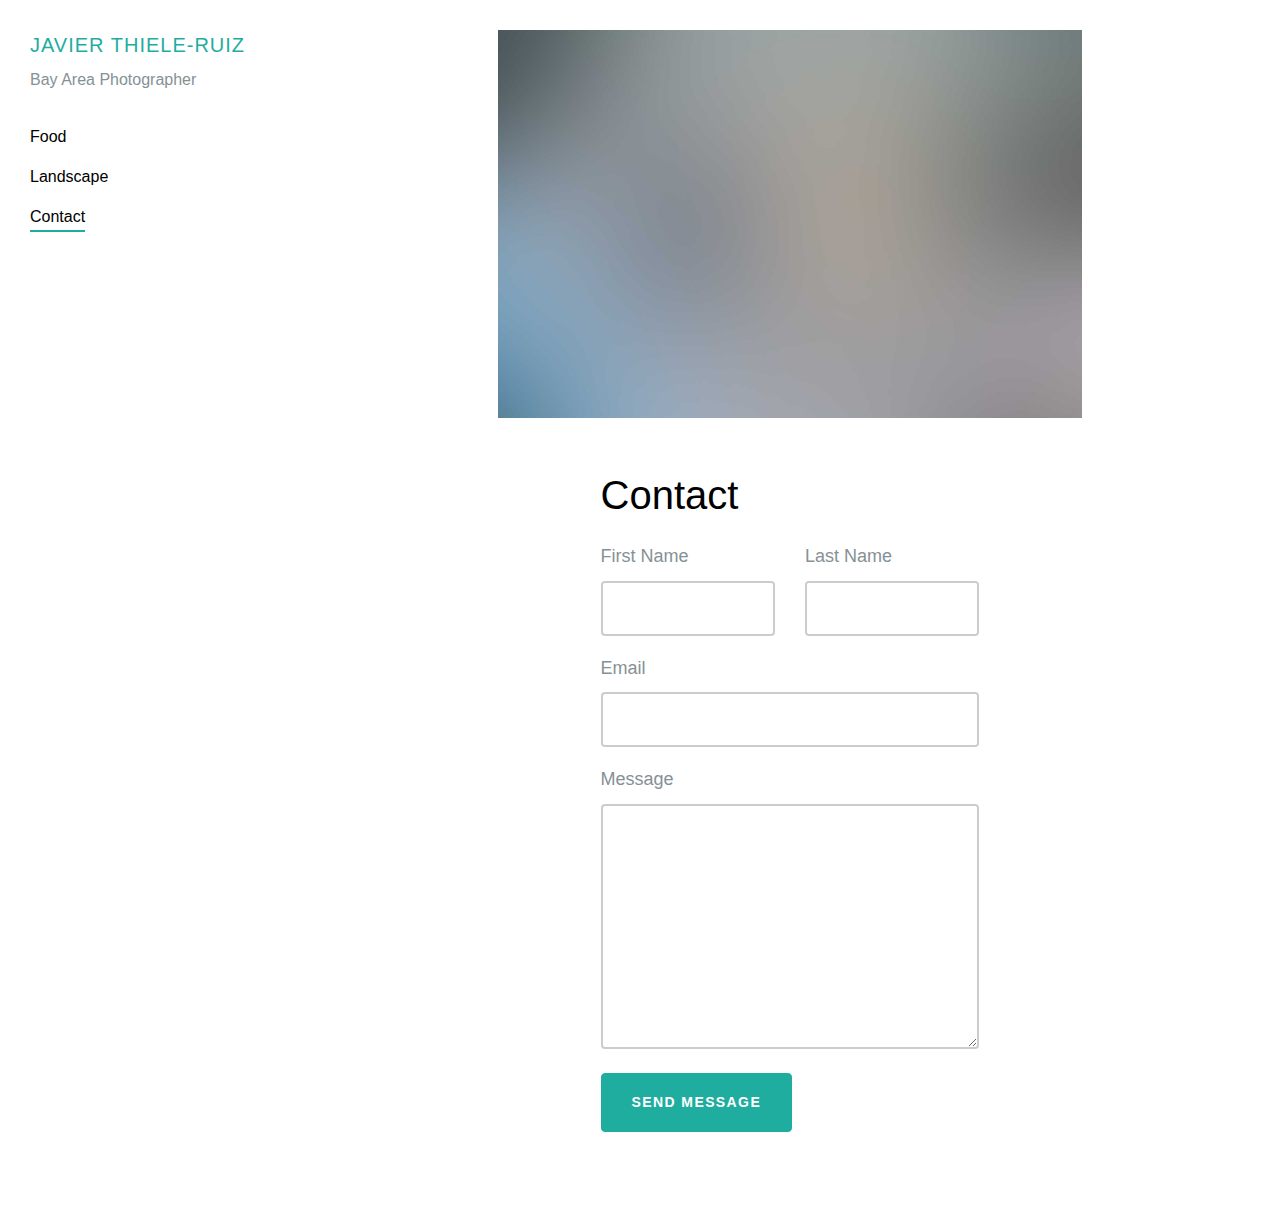
==== contact.html @ 5f2185a7 "contact changes" ====
<!DOCTYPE html>
<html lang="en">
  <head>
    <!-- 
    More Templates Visit ==> ProBootstrap.com
    Free Template by ProBootstrap.com under the License Creative Commons 3.0 ==> (probootstrap.com/license)

    IMPORTANT: You can do whatever you want with this template but you need to keep the footer link back to ProBootstrap.com
    -->
    <title>Javier Thiele-Ruiz Photography</title>
    <meta charset="utf-8">
    <meta name="viewport" content="width=device-width, initial-scale=1, shrink-to-fit=no">
    <meta name="description" content="Free HTML5 Website Template by ProBootstrap.com" />
    <meta name="keywords" content="free bootstrap 4, free bootstrap 4 template, free website templates, free html5, free template, free website template, html5, css3, mobile first, responsive" />
    <meta name="author" content="ProBootstrap.com" />
    
    <!-- <link href="https://fonts.googleapis.com/css?family=Work+Sans" rel="stylesheet"> -->

    <link rel="stylesheet" href="css/bootstrap.min.css">
    <link rel="stylesheet" href="css/open-iconic-bootstrap.min.css">
    
    <link rel="stylesheet" href="css/owl.carousel.min.css">
    <link rel="stylesheet" href="css/owl.theme.default.min.css">

    <link rel="stylesheet" href="css/icomoon.css">
    <link rel="stylesheet" href="css/animate.css">
    <link rel="stylesheet" href="css/style.css">

  </head>
  <body>
    
    <aside class="probootstrap-aside js-probootstrap-aside">
      <a href="#" class="probootstrap-close-menu js-probootstrap-close-menu d-md-none"><span class="oi oi-arrow-left"></span> Close</a>
      <div class="probootstrap-site-logo">
        
        <a href="index.html" class="mb-2 d-block probootstrap-logo">Javier Thiele-Ruiz</a>
        <p class="mb-0">Bay Area Photographer</p>

      </div>
      <div class="probootstrap-overflow">
        <nav class="probootstrap-nav">
          <ul>
            <li class=""><a href="index.html">Food</a></li>
            <li class=""><a href="landscapes.html">Landscape</a></li>
            <li class="active"><a href="contact.html">Contact</a></li>
          </ul>
        </nav>
        <!-- <footer class="probootstrap-aside-footer">
          <ul class="list-unstyled d-flex probootstrap-aside-social">
            <li><a href="#" class="p-2"><span class="icon-twitter"></span></a></li>
            <li><a href="#" class="p-2"><span class="icon-instagram"></span></a></li>
            <li><a href="#" class="p-2"><span class="icon-dribbble"></span></a></li>
          </ul>
          <p>&copy; 2017 <a href="https://probootstrap.com/" target="_blank">ProBootstrap:Aside</a>. <br> All Rights Reserved.</p>
        </footer> -->
      </div>
    </aside>


    <main role="main" class="probootstrap-main js-probootstrap-main">
      <div class="probootstrap-bar">
        <a href="#" class="probootstrap-toggle js-probootstrap-toggle"><span class="oi oi-menu"></span></a>
        <div class="probootstrap-main-site-logo"><a href="index.html">Aside</a></a></div>
      </div>
      <div class="container-fluid">
        <div class="row justify-content-center">
          <div class="col-xl-8 col-lg-12">
            <p class="mb-5"><img src="images/img_bg_1.jpg" alt="Free Bootstrap 4 Template by ProBootstrap.com" class="img-fluid"></p>

            <div class="row">
              <div class="col-xl-8 col-lg-12 mx-auto">
                <h1 class="mb-3">Contact</h1>

                <form action="https://formspree.io/javierthieleruiz@gmail.com" method="post" class="probootstrap-form mb-5" enctype="text/plain">
                  <div class="row">
                    <div class="col-md-6">
                      <div class="form-group">
                        <label for="fname">First Name</label>
                        <input type="text" class="form-control" id="fname" name="fname">
                      </div>
                    </div>
                    <div class="col-md-6">
                      <div class="form-group">
                        <label for="lname">Last Name</label>
                        <input type="text" class="form-control" id="lname" name="lname">
                      </div>
                    </div>
                  </div>
                  <div class="form-group">
                    <label for="email">Email</label>
                    <input type="email" class="form-control" id="email" name="_replyto">
                    <input type="hidden" name="_subject" value="New submission!" />
                  </div>
                  <div class="form-group mb-4">
                    <label for="message">Message</label>
                    <textarea cols="30" rows="10" class="form-control" id="message" name="message"></textarea>
                  </div>
                  <div class="form-group">
                    <input type="submit" class="btn btn-primary" id="submit" name="submit" value="Send Message">
                  </div>
                </form>
               
              </div>
            </div>
            
          </div>
        </div>
        <!-- END row -->

        

            
          </div>
        </section>
        <!-- END section -->

      </div>


     <!--  <div class="container-fluid d-md-none">
        <div class="row">
          <div class="col-md-12">
            <ul class="list-unstyled d-flex probootstrap-aside-social">
              <li><a href="#" class="p-2"><span class="icon-twitter"></span></a></li>
              <li><a href="#" class="p-2"><span class="icon-instagram"></span></a></li>
              <li><a href="#" class="p-2"><span class="icon-dribbble"></span></a></li>
            </ul>
            <p>&copy; 2017 <a href="https://probootstrap.com/" target="_blank">ProBootstrap:Aside</a>. <br> All Rights Reserved. Designed by <a href="https://probootstrap.com/" target="_blank">ProBootstrap.com</a></p>
          </div>
        </div>
      </div> -->

    </main>

    

    <script src="js/jquery-3.2.1.slim.min.js"></script>
    <script src="js/popper.min.js"></script>
    <script src="js/bootstrap.min.js"></script>
    <script src="js/owl.carousel.min.js"></script>
    <script src="js/jquery.waypoints.min.js"></script>
    <script src="js/imagesloaded.pkgd.min.js"></script>

    <script src="js/main.js"></script>

    
  </body>
</html>
---- css/icomoon.css ----
@font-face {
  font-family: 'icomoon';
  src:  url('../fonts/icomoon/icomoon.eot?lir4dr');
  src:  url('../fonts/icomoon/icomoon.eot?lir4dr#iefix') format('embedded-opentype'),
    url('../fonts/icomoon/icomoon.ttf?lir4dr') format('truetype'),
    url('../fonts/icomoon/icomoon.woff?lir4dr') format('woff'),
    url('../fonts/icomoon/icomoon.svg?lir4dr#icomoon') format('svg');
  font-weight: normal;
  font-style: normal;
}

[class^="icon-"], [class*=" icon-"] {
  /* use !important to prevent issues with browser extensions that change fonts */
  font-family: 'icomoon' !important;
  speak: none;
  font-style: normal;
  font-weight: normal;
  font-variant: normal;
  text-transform: none;
  line-height: 1;

  /* Better Font Rendering =========== */
  -webkit-font-smoothing: antialiased;
  -moz-osx-font-smoothing: grayscale;
}

.icon-add-to-list:before {
  content: "\e900";
}
.icon-arrow-bold-down:before {
  content: "\e901";
}
.icon-arrow-bold-left:before {
  content: "\e902";
}
.icon-arrow-bold-right:before {
  content: "\e903";
}
.icon-arrow-bold-up:before {
  content: "\e904";
}
.icon-arrow-down:before {
  content: "\e905";
}
.icon-arrow-left:before {
  content: "\e906";
}
.icon-arrow-long-down:before {
  content: "\e907";
}
.icon-arrow-long-left:before {
  content: "\e908";
}
.icon-arrow-long-right:before {
  content: "\e909";
}
.icon-arrow-long-up:before {
  content: "\e90a";
}
.icon-arrow-right:before {
  content: "\e90b";
}
.icon-arrow-up:before {
  content: "\e90c";
}
.icon-arrow-with-circle-down:before {
  content: "\e90d";
}
.icon-arrow-with-circle-left:before {
  content: "\e90e";
}
.icon-arrow-with-circle-right:before {
  content: "\e90f";
}
.icon-arrow-with-circle-up:before {
  content: "\e910";
}
.icon-bug:before {
  content: "\e911";
}
.icon-chevron-down:before {
  content: "\e912";
}
.icon-chevron-left:before {
  content: "\e913";
}
.icon-chevron-right:before {
  content: "\e914";
}
.icon-chevron-small-down:before {
  content: "\e915";
}
.icon-chevron-small-left:before {
  content: "\e916";
}
.icon-chevron-small-right:before {
  content: "\e917";
}
.icon-chevron-small-up:before {
  content: "\e918";
}
.icon-chevron-thin-down:before {
  content: "\e919";
}
.icon-chevron-thin-left:before {
  content: "\e91a";
}
.icon-chevron-thin-right:before {
  content: "\e91b";
}
.icon-chevron-thin-up:before {
  content: "\e91c";
}
.icon-chevron-up:before {
  content: "\e91d";
}
.icon-chevron-with-circle-down:before {
  content: "\e91e";
}
.icon-chevron-with-circle-left:before {
  content: "\e91f";
}
.icon-chevron-with-circle-right:before {
  content: "\e920";
}
.icon-chevron-with-circle-up:before {
  content: "\e921";
}
.icon-classic-computer:before {
  content: "\e922";
}
.icon-controller-fast-backward:before {
  content: "\e923";
}
.icon-creative-commons-attribution:before {
  content: "\e924";
}
.icon-creative-commons-noderivs:before {
  content: "\e925";
}
.icon-creative-commons-noncommercial-eu:before {
  content: "\e926";
}
.icon-creative-commons-noncommercial-us:before {
  content: "\e927";
}
.icon-creative-commons-public-domain:before {
  content: "\e928";
}
.icon-creative-commons-remix:before {
  content: "\e929";
}
.icon-creative-commons-share:before {
  content: "\e92a";
}
.icon-creative-commons-sharealike:before {
  content: "\e92b";
}
.icon-creative-commons:before {
  content: "\e92c";
}
.icon-crop:before {
  content: "\e92d";
}
.icon-document-landscape:before {
  content: "\e92e";
}
.icon-dot-single:before {
  content: "\e92f";
}
.icon-dots-three-horizontal:before {
  content: "\e930";
}
.icon-dots-three-vertical:before {
  content: "\e931";
}
.icon-dots-two-horizontal:before {
  content: "\e932";
}
.icon-dots-two-vertical:before {
  content: "\e933";
}
.icon-eye-with-line:before {
  content: "\e934";
}
.icon-fingerprint:before {
  content: "\e935";
}
.icon-flower:before {
  content: "\e936";
}
.icon-merge:before {
  content: "\e937";
}
.icon-mouse-pointer:before {
  content: "\e938";
}
.icon-newsletter:before {
  content: "\e939";
}
.icon-notifications-off:before {
  content: "\e93a";
}
.icon-remove-user:before {
  content: "\e93b";
}
.icon-select-arrows:before {
  content: "\e93c";
}
.icon-tablet-mobile-combo:before {
  content: "\e93d";
}
.icon-triangle-down:before {
  content: "\e93e";
}
.icon-triangle-left:before {
  content: "\e93f";
}
.icon-triangle-right:before {
  content: "\e940";
}
.icon-triangle-up:before {
  content: "\e941";
}
.icon-video-camera:before {
  content: "\e942";
}
.icon-warning:before {
  content: "\e943";
}
.icon-add-user:before {
  content: "\e944";
}
.icon-address:before {
  content: "\e945";
}
.icon-adjust:before {
  content: "\e946";
}
.icon-air:before {
  content: "\e947";
}
.icon-aircraft-landing:before {
  content: "\e948";
}
.icon-aircraft-take-off:before {
  content: "\e949";
}
.icon-aircraft:before {
  content: "\e94a";
}
.icon-align-bottom:before {
  content: "\e94b";
}
.icon-align-horizontal-middle:before {
  content: "\e94c";
}
.icon-align-left:before {
  content: "\e94d";
}
.icon-align-right:before {
  content: "\e94e";
}
.icon-align-top:before {
  content: "\e94f";
}
.icon-align-vertical-middle:before {
  content: "\e950";
}
.icon-archive:before {
  content: "\e951";
}
.icon-area-graph:before {
  content: "\e952";
}
.icon-attachment:before {
  content: "\e953";
}
.icon-awareness-ribbon:before {
  content: "\e954";
}
.icon-back-in-time:before {
  content: "\e955";
}
.icon-back:before {
  content: "\e956";
}
.icon-bar-graph:before {
  content: "\e957";
}
.icon-battery:before {
  content: "\e958";
}
.icon-beamed-note:before {
  content: "\e959";
}
.icon-bell:before {
  content: "\e95a";
}
.icon-blackboard:before {
  content: "\e95b";
}
.icon-block:before {
  content: "\e95c";
}
.icon-book:before {
  content: "\e95d";
}
.icon-bookmark:before {
  content: "\e95e";
}
.icon-bookmarks:before {
  content: "\e95f";
}
.icon-bowl:before {
  content: "\e960";
}
.icon-box:before {
  content: "\e961";
}
.icon-briefcase:before {
  content: "\e962";
}
.icon-browser:before {
  content: "\e963";
}
.icon-brush:before {
  content: "\e964";
}
.icon-bucket:before {
  content: "\e965";
}
.icon-cake:before {
  content: "\e966";
}
.icon-calculator:before {
  content: "\e967";
}
.icon-calendar:before {
  content: "\e968";
}
.icon-camera:before {
  content: "\e969";
}
.icon-ccw:before {
  content: "\e96a";
}
.icon-chat:before {
  content: "\e96b";
}
.icon-check:before {
  content: "\e96c";
}
.icon-circle-with-cross:before {
  content: "\e96d";
}
.icon-circle-with-minus:before {
  content: "\e96e";
}
.icon-circle-with-plus:before {
  content: "\e96f";
}
.icon-circle:before {
  content: "\e970";
}
.icon-circular-graph:before {
  content: "\e971";
}
.icon-clapperboard:before {
  content: "\e972";
}
.icon-clipboard:before {
  content: "\e973";
}
.icon-clock:before {
  content: "\e974";
}
.icon-cloud:before {
  content: "\e975";
}
.icon-code:before {
  content: "\e976";
}
.icon-cog:before {
  content: "\e977";
}
.icon-colours:before {
  content: "\e978";
}
.icon-compass:before {
  content: "\e979";
}
.icon-controller-fast-forward:before {
  content: "\e97a";
}
.icon-controller-jump-to-start:before {
  content: "\e97b";
}
.icon-controller-next:before {
  content: "\e97c";
}
.icon-controller-paus:before {
  content: "\e97d";
}
.icon-controller-play:before {
  content: "\e97e";
}
.icon-controller-record:before {
  content: "\e97f";
}
.icon-controller-stop:before {
  content: "\e980";
}
.icon-controller-volume:before {
  content: "\e981";
}
.icon-copy:before {
  content: "\e982";
}
.icon-credit-card:before {
  content: "\e983";
}
.icon-credit:before {
  content: "\e984";
}
.icon-cross:before {
  content: "\e985";
}
.icon-cup:before {
  content: "\e986";
}
.icon-cw:before {
  content: "\e987";
}
.icon-cycle:before {
  content: "\e988";
}
.icon-database:before {
  content: "\e989";
}
.icon-dial-pad:before {
  content: "\e98a";
}
.icon-direction:before {
  content: "\e98b";
}
.icon-document:before {
  content: "\e98c";
}
.icon-documents:before {
  content: "\e98d";
}
.icon-download:before {
  content: "\e98e";
}
.icon-drink:before {
  content: "\e98f";
}
.icon-drive:before {
  content: "\e990";
}
.icon-drop:before {
  content: "\e991";
}
.icon-edit:before {
  content: "\e992";
}
.icon-email:before {
  content: "\e993";
}
.icon-emoji-flirt:before {
  content: "\e994";
}
.icon-emoji-happy:before {
  content: "\e995";
}
.icon-emoji-neutral:before {
  content: "\e996";
}
.icon-emoji-sad:before {
  content: "\e997";
}
.icon-erase:before {
  content: "\e998";
}
.icon-eraser:before {
  content: "\e999";
}
.icon-export:before {
  content: "\e99a";
}
.icon-eye:before {
  content: "\e99b";
}
.icon-feather:before {
  content: "\e99c";
}
.icon-flag:before {
  content: "\e99d";
}
.icon-flash:before {
  content: "\e99e";
}
.icon-flashlight:before {
  content: "\e99f";
}
.icon-flat-brush:before {
  content: "\e9a0";
}
.icon-flow-branch:before {
  content: "\e9a1";
}
.icon-flow-cascade:before {
  content: "\e9a2";
}
.icon-flow-line:before {
  content: "\e9a3";
}
.icon-flow-parallel:before {
  content: "\e9a4";
}
.icon-flow-tree:before {
  content: "\e9a5";
}
.icon-folder-images:before {
  content: "\e9a6";
}
.icon-folder-music:before {
  content: "\e9a7";
}
.icon-folder-video:before {
  content: "\e9a8";
}
.icon-folder:before {
  content: "\e9a9";
}
.icon-forward:before {
  content: "\e9aa";
}
.icon-funnel:before {
  content: "\e9ab";
}
.icon-game-controller:before {
  content: "\e9ac";
}
.icon-gauge:before {
  content: "\e9ad";
}
.icon-globe:before {
  content: "\e9ae";
}
.icon-graduation-cap:before {
  content: "\e9af";
}
.icon-grid:before {
  content: "\e9b0";
}
.icon-hair-cross:before {
  content: "\e9b1";
}
.icon-hand:before {
  content: "\e9b2";
}
.icon-heart-outlined:before {
  content: "\e9b3";
}
.icon-heart:before {
  content: "\e9b4";
}
.icon-help-with-circle:before {
  content: "\e9b5";
}
.icon-help:before {
  content: "\e9b6";
}
.icon-home:before {
  content: "\e9b7";
}
.icon-hour-glass:before {
  content: "\e9b8";
}
.icon-image-inverted:before {
  content: "\e9b9";
}
.icon-image:before {
  content: "\e9ba";
}
.icon-images:before {
  content: "\e9bb";
}
.icon-inbox:before {
  content: "\e9bc";
}
.icon-infinity:before {
  content: "\e9bd";
}
.icon-info-with-circle:before {
  content: "\e9be";
}
.icon-info:before {
  content: "\e9bf";
}
.icon-install:before {
  content: "\e9c0";
}
.icon-key:before {
  content: "\e9c1";
}
.icon-keyboard:before {
  content: "\e9c2";
}
.icon-lab-flask:before {
  content: "\e9c3";
}
.icon-landline:before {
  content: "\e9c4";
}
.icon-language:before {
  content: "\e9c5";
}
.icon-laptop:before {
  content: "\e9c6";
}
.icon-layers:before {
  content: "\e9c7";
}
.icon-leaf:before {
  content: "\e9c8";
}
.icon-level-down:before {
  content: "\e9c9";
}
.icon-level-up:before {
  content: "\e9ca";
}
.icon-lifebuoy:before {
  content: "\e9cb";
}
.icon-light-bulb:before {
  content: "\e9cc";
}
.icon-light-down:before {
  content: "\e9cd";
}
.icon-light-up:before {
  content: "\e9ce";
}
.icon-line-graph:before {
  content: "\e9cf";
}
.icon-link:before {
  content: "\e9d0";
}
.icon-list:before {
  content: "\e9d1";
}
.icon-location-pin:before {
  content: "\e9d2";
}
.icon-location:before {
  content: "\e9d3";
}
.icon-lock-open:before {
  content: "\e9d4";
}
.icon-lock:before {
  content: "\e9d5";
}
.icon-log-out:before {
  content: "\e9d6";
}
.icon-login:before {
  content: "\e9d7";
}
.icon-loop:before {
  content: "\e9d8";
}
.icon-magnet:before {
  content: "\e9d9";
}
.icon-magnifying-glass:before {
  content: "\e9da";
}
.icon-mail:before {
  content: "\e9db";
}
.icon-man:before {
  content: "\e9dc";
}
.icon-map:before {
  content: "\e9dd";
}
.icon-mask:before {
  content: "\e9de";
}
.icon-medal:before {
  content: "\e9df";
}
.icon-megaphone:before {
  content: "\e9e0";
}
.icon-menu:before {
  content: "\e9e1";
}
.icon-message:before {
  content: "\e9e2";
}
.icon-mic:before {
  content: "\e9e3";
}
.icon-minus:before {
  content: "\e9e4";
}
.icon-mobile:before {
  content: "\e9e5";
}
.icon-modern-mic:before {
  content: "\e9e6";
}
.icon-moon:before {
  content: "\e9e7";
}
.icon-mouse:before {
  content: "\e9e8";
}
.icon-music:before {
  content: "\e9e9";
}
.icon-network:before {
  content: "\e9ea";
}
.icon-new-message:before {
  content: "\e9eb";
}
.icon-new:before {
  content: "\e9ec";
}
.icon-news:before {
  content: "\e9ed";
}
.icon-note:before {
  content: "\e9ee";
}
.icon-notification:before {
  content: "\e9ef";
}
.icon-old-mobile:before {
  content: "\e9f0";
}
.icon-old-phone:before {
  content: "\e9f1";
}
.icon-open-book:before {
  content: "\e9f2";
}
.icon-palette:before {
  content: "\e9f3";
}
.icon-paper-plane:before {
  content: "\e9f4";
}
.icon-pencil:before {
  content: "\e9f5";
}
.icon-phone:before {
  content: "\e9f6";
}
.icon-pie-chart:before {
  content: "\e9f7";
}
.icon-pin:before {
  content: "\e9f8";
}
.icon-plus:before {
  content: "\e9f9";
}
.icon-popup:before {
  content: "\e9fa";
}
.icon-power-plug:before {
  content: "\e9fb";
}
.icon-price-ribbon:before {
  content: "\e9fc";
}
.icon-price-tag:before {
  content: "\e9fd";
}
.icon-print:before {
  content: "\e9fe";
}
.icon-progress-empty:before {
  content: "\e9ff";
}
.icon-progress-full:before {
  content: "\ea00";
}
.icon-progress-one:before {
  content: "\ea01";
}
.icon-progress-two:before {
  content: "\ea02";
}
.icon-publish:before {
  content: "\ea03";
}
.icon-quote:before {
  content: "\ea04";
}
.icon-radio:before {
  content: "\ea05";
}
.icon-reply-all:before {
  content: "\ea06";
}
.icon-reply:before {
  content: "\ea07";
}
.icon-resize-100%:before {
  content: "\ea08";
}
.icon-resize-full-screen:before {
  content: "\ea09";
}
.icon-retweet:before {
  content: "\ea0a";
}
.icon-rocket:before {
  content: "\ea0b";
}
.icon-round-brush:before {
  content: "\ea0c";
}
.icon-rss:before {
  content: "\ea0d";
}
.icon-ruler:before {
  content: "\ea0e";
}
.icon-save:before {
  content: "\ea0f";
}
.icon-scissors:before {
  content: "\ea10";
}
.icon-share-alternative:before {
  content: "\ea11";
}
.icon-share:before {
  content: "\ea12";
}
.icon-shareable:before {
  content: "\ea13";
}
.icon-shield:before {
  content: "\ea14";
}
.icon-shop:before {
  content: "\ea15";
}
.icon-shopping-bag:before {
  content: "\ea16";
}
.icon-shopping-basket:before {
  content: "\ea17";
}
.icon-shopping-cart:before {
  content: "\ea18";
}
.icon-shuffle:before {
  content: "\ea19";
}
.icon-signal:before {
  content: "\ea1a";
}
.icon-sound-mix:before {
  content: "\ea1b";
}
.icon-sound-mute:before {
  content: "\ea1c";
}
.icon-sound:before {
  content: "\ea1d";
}
.icon-sports-club:before {
  content: "\ea1e";
}
.icon-spreadsheet:before {
  content: "\ea1f";
}
.icon-squared-cross:before {
  content: "\ea20";
}
.icon-squared-minus:before {
  content: "\ea21";
}
.icon-squared-plus:before {
  content: "\ea22";
}
.icon-star-outlined:before {
  content: "\ea23";
}
.icon-star:before {
  content: "\ea24";
}
.icon-stopwatch:before {
  content: "\ea25";
}
.icon-suitcase:before {
  content: "\ea26";
}
.icon-swap:before {
  content: "\ea27";
}
.icon-sweden:before {
  content: "\ea28";
}
.icon-switch:before {
  content: "\ea29";
}
.icon-tablet:before {
  content: "\ea2a";
}
.icon-tag:before {
  content: "\ea2b";
}
.icon-text-document-inverted:before {
  content: "\ea2c";
}
.icon-text-document:before {
  content: "\ea2d";
}
.icon-text:before {
  content: "\ea2e";
}
.icon-thermometer:before {
  content: "\ea2f";
}
.icon-thumbs-down:before {
  content: "\ea30";
}
.icon-thumbs-up:before {
  content: "\ea31";
}
.icon-thunder-cloud:before {
  content: "\ea32";
}
.icon-ticket:before {
  content: "\ea33";
}
.icon-time-slot:before {
  content: "\ea34";
}
.icon-tools:before {
  content: "\ea35";
}
.icon-traffic-cone:before {
  content: "\ea36";
}
.icon-trash:before {
  content: "\ea37";
}
.icon-tree:before {
  content: "\ea38";
}
.icon-trophy:before {
  content: "\ea39";
}
.icon-tv:before {
  content: "\ea3a";
}
.icon-typing:before {
  content: "\ea3b";
}
.icon-uninstall:before {
  content: "\ea3c";
}
.icon-unread:before {
  content: "\ea3d";
}
.icon-untag:before {
  content: "\ea3e";
}
.icon-upload-to-cloud:before {
  content: "\ea3f";
}
.icon-upload:before {
  content: "\ea40";
}
.icon-user:before {
  content: "\ea41";
}
.icon-users:before {
  content: "\ea42";
}
.icon-v-card:before {
  content: "\ea43";
}
.icon-video:before {
  content: "\ea44";
}
.icon-vinyl:before {
  content: "\ea45";
}
.icon-voicemail:before {
  content: "\ea46";
}
.icon-wallet:before {
  content: "\ea47";
}
.icon-water:before {
  content: "\ea48";
}
.icon-instagram-with-circle:before {
  content: "\ea49";
}
.icon-instagram:before {
  content: "\ea4a";
}
.icon-px-with-circle:before {
  content: "\ea4b";
}
.icon-px:before {
  content: "\ea4c";
}
.icon-app-store:before {
  content: "\ea4d";
}
.icon-baidu:before {
  content: "\ea4e";
}
.icon-basecamp:before {
  content: "\ea4f";
}
.icon-behance:before {
  content: "\ea50";
}
.icon-creative-cloud:before {
  content: "\ea51";
}
.icon-dribbble-with-circle:before {
  content: "\ea52";
}
.icon-dribbble:before {
  content: "\ea53";
}
.icon-dropbox:before {
  content: "\ea54";
}
.icon-evernote:before {
  content: "\ea55";
}
.icon-facebook-with-circle:before {
  content: "\ea56";
}
.icon-facebook:before {
  content: "\ea57";
}
.icon-flattr:before {
  content: "\ea58";
}
.icon-flickr-with-circle:before {
  content: "\ea59";
}
.icon-flickr:before {
  content: "\ea5a";
}
.icon-foursquare:before {
  content: "\ea5b";
}
.icon-github-with-circle:before {
  content: "\ea5c";
}
.icon-github:before {
  content: "\ea5d";
}
.icon-google-drive:before {
  content: "\ea5e";
}
.icon-google-hangouts:before {
  content: "\ea5f";
}
.icon-google-play:before {
  content: "\ea60";
}
.icon-google+-with-circle:before {
  content: "\ea61";
}
.icon-google+:before {
  content: "\ea62";
}
.icon-grooveshark:before {
  content: "\ea63";
}
.icon-houzz:before {
  content: "\ea64";
}
.icon-icloud:before {
  content: "\ea65";
}
.icon-lastfm-with-circle:before {
  content: "\ea66";
}
.icon-lastfm:before {
  content: "\ea67";
}
.icon-linkedin-with-circle:before {
  content: "\ea68";
}
.icon-linkedin:before {
  content: "\ea69";
}
.icon-mail-with-circle:before {
  content: "\ea6a";
}
.icon-medium-with-circle:before {
  content: "\ea6b";
}
.icon-medium:before {
  content: "\ea6c";
}
.icon-mixi:before {
  content: "\ea6d";
}
.icon-onedrive:before {
  content: "\ea6e";
}
.icon-paypal:before {
  content: "\ea6f";
}
.icon-picasa:before {
  content: "\ea70";
}
.icon-pinterest-with-circle:before {
  content: "\ea71";
}
.icon-pinterest:before {
  content: "\ea72";
}
.icon-qq-with-circle:before {
  content: "\ea73";
}
.icon-qq:before {
  content: "\ea74";
}
.icon-raft-with-circle:before {
  content: "\ea75";
}
.icon-raft:before {
  content: "\ea76";
}
.icon-rainbow:before {
  content: "\ea77";
}
.icon-rdio-with-circle:before {
  content: "\ea78";
}
.icon-rdio:before {
  content: "\ea79";
}
.icon-renren:before {
  content: "\ea7a";
}
.icon-scribd:before {
  content: "\ea7b";
}
.icon-sina-weibo:before {
  content: "\ea7c";
}
.icon-skype-with-circle:before {
  content: "\ea7d";
}
.icon-skype:before {
  content: "\ea7e";
}
.icon-slideshare:before {
  content: "\ea7f";
}
.icon-smashing:before {
  content: "\ea80";
}
.icon-soundcloud:before {
  content: "\ea81";
}
.icon-spotify-with-circle:before {
  content: "\ea82";
}
.icon-spotify:before {
  content: "\ea83";
}
.icon-stumbleupon-with-circle:before {
  content: "\ea84";
}
.icon-stumbleupon:before {
  content: "\ea85";
}
.icon-swarm:before {
  content: "\ea86";
}
.icon-tripadvisor:before {
  content: "\ea87";
}
.icon-tumblr-with-circle:before {
  content: "\ea88";
}
.icon-tumblr:before {
  content: "\ea89";
}
.icon-twitter-with-circle:before {
  content: "\ea8a";
}
.icon-twitter:before {
  content: "\ea8b";
}
.icon-vimeo-with-circle:before {
  content: "\ea8c";
}
.icon-vimeo:before {
  content: "\ea8d";
}
.icon-vine-with-circle:before {
  content: "\ea8e";
}
.icon-vine:before {
  content: "\ea8f";
}
.icon-vk-alternitive:before {
  content: "\ea90";
}
.icon-vk-with-circle:before {
  content: "\ea91";
}
.icon-vk:before {
  content: "\ea92";
}
.icon-windows-store:before {
  content: "\ea93";
}
.icon-xing-with-circle:before {
  content: "\ea94";
}
.icon-xing:before {
  content: "\ea95";
}
.icon-yelp:before {
  content: "\ea96";
}
.icon-youko-with-circle:before {
  content: "\ea97";
}
.icon-youko:before {
  content: "\ea98";
}
.icon-youtube-with-circle:before {
  content: "\ea99";
}
.icon-youtube:before {
  content: "\ea9a";
}
---- css/style.css ----
html {
  overflow-x: hidden;
}

body {
  font-family: "Work Sans", sans-serif;
  line-height: 1.8;
  font-size: 18px;
  background: #fff;
  color: #859196;
}

a {
  transition: 0.3s all ease;
  color: #1FAD9F;
}
a:hover {
  text-decoration: none;
  color: #1FAD9F;
}

h1, h2, h3, h4, h5,
.h1, .h2, .h3, .h4, .h5 {
  line-height: 1.45;
  font-weight: normal;
  color: #000;
}

.text-primary {
  color: #1FAD9F !important;
}

.probootstrap-aside {
  height: 100vh;
  width: 300px;
  position: fixed;
  top: 0;
  float: left;
  min-height: 500px;
  overflow-y: scroll;
  transition: 0.3s all ease;
  background: #fff;
  z-index: 10;
  font-size: 16px;
  line-height: 1.5;
}
@media screen and (max-width: 768px) {
  .probootstrap-aside {
    transform: translateX(-250px);
    padding-top: 40px;
  }
}
.probootstrap-aside.active {
  transform: translateX(0px);
}
.probootstrap-aside .probootstrap-close-menu {
  position: absolute;
  right: 15px;
  color: #000;
  font-size: 14px;
  top: 20px;
  z-index: 20;
  text-transform: uppercase;
}
.probootstrap-aside .probootstrap-close-menu span {
  position: relative;
  font-size: 16px;
  top: 2px;
}
.probootstrap-aside .probootstrap-site-logo {
  padding: 30px 30px 30px 30px;
  position: relative;
}
.probootstrap-aside .probootstrap-site-logo .probootstrap-logo {
  font-size: 20px;
  text-decoration: none;
  color: #000;
  color: #1FAD9F;
  text-transform: uppercase;
  letter-spacing: 0.05em;
}
.probootstrap-aside .probootstrap-nav {
  padding-left: 30px;
}
.probootstrap-aside .probootstrap-nav ul {
  padding: 0;
  margin: 0;
}
.probootstrap-aside .probootstrap-nav ul li {
  padding: 0;
  margin: 0 0 10px 0;
  display: block;
  list-style: none;
  float: left;
  width: 100%;
}
.probootstrap-aside .probootstrap-nav ul li a {
  color: #000;
  padding: 3px 0;
  display: block;
  float: left;
  position: relative;
}
.probootstrap-aside .probootstrap-nav ul li a:after {
  content: "";
  position: absolute;
  bottom: 0;
  width: 0;
  left: 0;
  height: 2px;
  background: #1FAD9F;
  transition: 0.3s width ease-out;
}
.probootstrap-aside .probootstrap-nav ul li a:hover:after {
  width: 30px;
}
.probootstrap-aside .probootstrap-nav ul li.active a:after {
  width: 100%;
}
.probootstrap-aside .probootstrap-overflow {
  height: 500px;
}
.probootstrap-aside .probootstrap-aside-footer {
  font-size: 14px;
  padding-left: 30px;
  position: absolute;
  bottom: 20px;
}

.probootstrap-aside-social li {
  display: inline-block;
}
.probootstrap-aside-social a {
  display: inline-block;
  color: #666666;
  font-size: 20px;
}
.probootstrap-aside-social a:hover {
  color: #1FAD9F;
}

.probootstrap-main {
  width: calc(100% - 300px);
  float: right;
  padding: 30px;
  position: relative;
}
.probootstrap-main:before {
  background: rgba(0, 0, 0, 0.5);
  content: "";
  position: absolute;
  top: 0;
  left: 0;
  right: 0;
  bottom: 0;
  z-index: 6;
  visibility: hidden;
  opacity: 0;
  transition: 0.6s all ease;
}
.probootstrap-main.mobile-open:before {
  visibility: visible;
  opacity: 1;
}
.probootstrap-main .probootstrap-bar {
  position: fixed;
  top: 0;
  padding: 20px 0;
  z-index: 5;
  background: #fff;
  width: calc(100% - 250px);
  transform: translateY(-100%);
}
@media screen and (max-width: 768px) {
  .probootstrap-main .probootstrap-bar {
    width: 100%;
    left: 0;
    right: 0;
    transform: translateY(0%);
  }
}
.probootstrap-main .probootstrap-bar .probootstrap-toggle {
  position: absolute;
  left: 15px;
  font-size: 20px;
  color: #000;
  z-index: 2;
  top: 50%;
  transform: translateY(-50%);
}
.probootstrap-main .probootstrap-bar .probootstrap-main-site-logo {
  margin: 0 auto;
  width: 100px;
  text-align: center;
  position: relative;
}
.probootstrap-main .probootstrap-bar .probootstrap-main-site-logo a {
  font-size: 20px;
  text-decoration: none;
  color: #000;
  text-transform: uppercase;
  letter-spacing: 0.05em;
}
@media screen and (max-width: 768px) {
  .probootstrap-main {
    width: 100%;
    padding: 30px 15px;
  }
}
@media screen and (max-width: 1140px) {
  .probootstrap-main .card-columns {
    columns: 3;
  }
}
@media screen and (max-width: 960px) {
  .probootstrap-main .card-columns {
    columns: 2;
  }
}
@media screen and (max-width: 768px) {
  .probootstrap-main .card-columns {
    columns: 2;
  }
}
@media screen and (max-width: 576px) {
  .probootstrap-main .card-columns {
    columns: 1;
  }
}
.probootstrap-main .card-columns .card {
  background: #e6e6e6;
  border: none;
  border-radius: 0px !important;
  margin-bottom: 20px;
  transform: scale(1);
  transition: 0.2s all ease;
  position: relative;
  opacity: 0;
  visibility: hidden;
}
.probootstrap-main .card-columns .card.img-loaded {
  opacity: 1;
  visibility: visible;
}
.probootstrap-main .card-columns .card a {
  position: relative;
  display: block;
}
.probootstrap-main .card-columns .card a:before {
  z-index: 1;
  content: "";
  background: rgba(255, 255, 255, 0.7);
  position: absolute;
  top: 0px;
  left: 0px;
  right: 0px;
  bottom: 0px;
  visibility: hidden;
  opacity: 0;
  transition: 0.3s all ease;
}
.probootstrap-main .card-columns .card a .card-img-top {
  border-top-left-radius: 0px !important;
  border-top-right-radius: 0px !important;
}
.probootstrap-main .card-columns .card:hover, .probootstrap-main .card-columns .card:focus {
  transform: scale(1.02);
}
.probootstrap-main .card-columns .card:hover img:before, .probootstrap-main .card-columns .card:focus img:before {
  top: 10px;
  left: 10px;
  right: 10px;
  bottom: 10px;
  visibility: visible;
}

.bg-image, .probootstrap-cover {
  background-size: cover;
  background-repeat: no-repeat;
}

.probootstrap-cover {
  background-position: center center;
}
.probootstrap-cover .probootstrap-heading {
  font-size: 45px;
  line-height: 1.34;
  color: #fff;
}
@media screen and (max-width: 768px) {
  .probootstrap-cover .probootstrap-heading {
    font-size: 37px;
    line-height: 1.3;
  }
}
.probootstrap-cover .probootstrap-subheading, .probootstrap-cover p {
  color: rgba(255, 255, 255, 0.5);
}
@media screen and (max-width: 768px) {
  .probootstrap-cover .btn {
    width: 100% !important;
    border: 1px solid red;
  }
}
.probootstrap-cover a {
  position: relative;
  color: #fff;
}
.probootstrap-cover a:before {
  position: absolute;
  bottom: 0;
  left: 0;
  right: 0;
  background: #1FAD9F;
  height: 2px;
  content: " ";
}
.probootstrap-cover.overlay {
  position: relative;
}
.probootstrap-cover.overlay:before {
  content: "";
  background: rgba(0, 0, 0, 0.6);
  position: absolute;
  top: 0;
  left: 0;
  bottom: 0;
  right: 0;
}

.btn {
  border-radius: 4px;
  padding: 20px 30px;
  font-size: 14px;
  letter-spacing: 0.1em;
  text-transform: uppercase;
  font-weight: bold;
  cursor: pointer;
}
.btn:before {
  display: none;
}
.btn:hover, .btn:active, .btn:focus {
  outline: none;
  box-shadow: none;
}
.btn.btn-primary {
  background: #1FAD9F;
  border-color: #1FAD9F;
  color: #fff;
}
.btn.btn-primary:hover, .btn.btn-primary:focus, .btn.btn-primary:active {
  border-color: #178277;
  background: #178277;
}
.btn.btn-outline-white {
  border-color: rgba(255, 255, 255, 0.2);
  background: none;
}
.btn.btn-outline-white:hover, .btn.btn-outline-white:focus, .btn.btn-outline-white:active {
  background: #fff;
  border-color: #fff;
  color: #000;
}

.form-control {
  border: 2px solid rgba(0, 0, 0, 0.2);
  height: 55px;
  background: none !important;
  color: #000 !important;
  font-size: 18px;
}
.form-control:focus, .form-control:active {
  border: 2px solid #000;
}

textarea {
  height: inherit !important;
}

.probootstrap-vh-100 {
  height: 100vh;
}
@media screen and (max-width: 960px) {
  .probootstrap-vh-100 {
    height: inherit;
    padding-top: 5em;
    padding-bottom: 5em;
  }
}

.probootstrap-vh-75 {
  height: 75vh;
}
@media screen and (max-width: 960px) {
  .probootstrap-vh-75 {
    height: inherit;
    padding-top: 5em;
    padding-bottom: 5em;
  }
}

.bg-primary {
  background: #1FAD9F !important;
}

.probootstrap-section,
.probootstrap-footer {
  padding: 7em 0;
}
.probootstrap-section .probootstrap-heading,
.probootstrap-footer .probootstrap-heading {
  font-size: 40px;
  line-height: 1.5;
}
@media screen and (max-width: 768px) {
  .probootstrap-section .probootstrap-heading,
.probootstrap-footer .probootstrap-heading {
    font-size: 30px;
  }
}

.probootstrap-bg-dark {
  background: #263135;
}

.probootstrap-footer {
  font-size: 16px;
}
.probootstrap-footer .probootstrap-footer-logo {
  text-transform: uppercase;
  letter-spacing: 0.1em;
}
.probootstrap-footer .probootstrap-footer-widget h2 {
  font-weight: normal;
}
.probootstrap-footer p {
  color: rgba(255, 255, 255, 0.3);
}
.probootstrap-footer.probootstrap-bg-dark {
  background: #222b2f;
}
.probootstrap-footer a {
  color: rgba(255, 255, 255, 0.3);
}
.probootstrap-footer a:hover {
  color: #1FAD9F;
}
.probootstrap-footer .probootstrap-heading {
  font-size: 24px;
}
.probootstrap-footer .probootstrap-heading-2 {
  font-size: 14px;
  font-weight: bold;
  letter-spacing: 0.05em;
  text-transform: uppercase;
  color: rgba(255, 255, 255, 0.6);
}

.probootstrap-footer-social li {
  list-style: none;
  margin: 0 10px 10px 0;
  display: inline-block;
}
.probootstrap-footer-social li a {
  height: 60px;
  width: 60px;
  display: block;
  float: left;
  background: rgba(255, 255, 255, 0.05);
  border-radius: 50%;
  position: relative;
}
.probootstrap-footer-social li a span {
  position: absolute;
  font-size: 26px;
  top: 50%;
  left: 50%;
  transform: translate(-50%, -50%);
}

.footer-small-nav > li {
  display: inline-block;
}
.footer-small-nav > li a {
  margin: 0 10px 10px 0;
}
.footer-small-nav > li a:hover, .footer-small-nav > li a:focus {
  color: #1FAD9F;
}

.media .probootstrap-icon {
  width: 100px;
}
.media .probootstrap-icon span {
  color: #1FAD9F;
}

.probootstrap-media {
  border: 1px solid #e6e6e6;
}
.probootstrap-media.text-center .probootstrap-icon {
  margin: 0 auto;
}

.probootstrap-overflow-hidden {
  overflow: hidden;
}

.padding-top-bottom {
  padding-top: 120px;
  padding-bottom: 120px;
}

.probootstrap-owl {
  position: relative;
  z-index: 1;
}
.probootstrap-owl .owl-nav {
  position: absolute;
  top: 50%;
  margin-top: -50px;
  z-index: 10;
  left: 0;
  right: 0;
  opacity: 0;
  visibility: hidden;
  transition: 0.3s all ease;
}
.probootstrap-owl .owl-nav .owl-prev,
.probootstrap-owl .owl-nav .owl-next {
  position: absolute;
  font-size: 30px;
  background: #1FAD9F;
  color: #fff;
  padding: 10px;
  line-height: 0;
}
.probootstrap-owl .owl-nav .owl-prev {
  left: 0;
}
.probootstrap-owl .owl-nav .owl-next {
  right: 0;
}
.probootstrap-owl .owl-dots {
  position: relative;
  text-align: center;
  margin-top: 30px;
}
.probootstrap-owl .owl-dots .owl-dot {
  display: inline-block;
  zoom: 1;
}
.probootstrap-owl .owl-dots .owl-dot span {
  width: 10px;
  height: 10px;
  background: #ccc;
  border-radius: 50%;
  display: inline-block;
  margin: 5px 7px;
}
.probootstrap-owl .owl-dots .owl-dot.active span {
  background: #1FAD9F;
}
.probootstrap-owl:hover .owl-nav {
  visibility: visible;
  opacity: 1;
}

#probootstrap-loader {
  position: fixed;
  width: 96px;
  height: 96px;
  left: 50%;
  top: 50%;
  transform: translate(-50%, -50%);
  background-color: rgba(255, 255, 255, 0.9);
  box-shadow: 0px 24px 64px rgba(0, 0, 0, 0.24);
  border-radius: 16px;
  opacity: 0;
  visibility: hidden;
  transition: opacity 0.2s ease-out, visibility 0s linear 0.2s;
  z-index: 1000;
}

#probootstrap-loader.fullscreen {
  padding: 0;
  left: 0;
  top: 0;
  width: 100%;
  height: 100%;
  transform: none;
  background-color: #fff;
  border-radius: 0;
  box-shadow: none;
}

#probootstrap-loader.show {
  transition: opacity 0.4s ease-out, visibility 0s linear 0s;
  visibility: visible;
  opacity: 1;
}

#probootstrap-loader .circular {
  animation: loader-rotate 2s linear infinite;
  position: absolute;
  left: calc(50% - 24px);
  top: calc(50% - 24px);
  display: block;
  transform: rotate(0deg);
}

#probootstrap-loader .path {
  stroke-dasharray: 1, 200;
  stroke-dashoffset: 0;
  animation: loader-dash 1.5s ease-in-out infinite;
  stroke-linecap: round;
}

@keyframes loader-rotate {
  100% {
    transform: rotate(360deg);
  }
}
@keyframes loader-dash {
  0% {
    stroke-dasharray: 1, 200;
    stroke-dashoffset: 0;
  }
  50% {
    stroke-dasharray: 89, 200;
    stroke-dashoffset: -35px;
  }
  100% {
    stroke-dasharray: 89, 200;
    stroke-dashoffset: -136px;
  }
}

/*# sourceMappingURL=style.css.map */
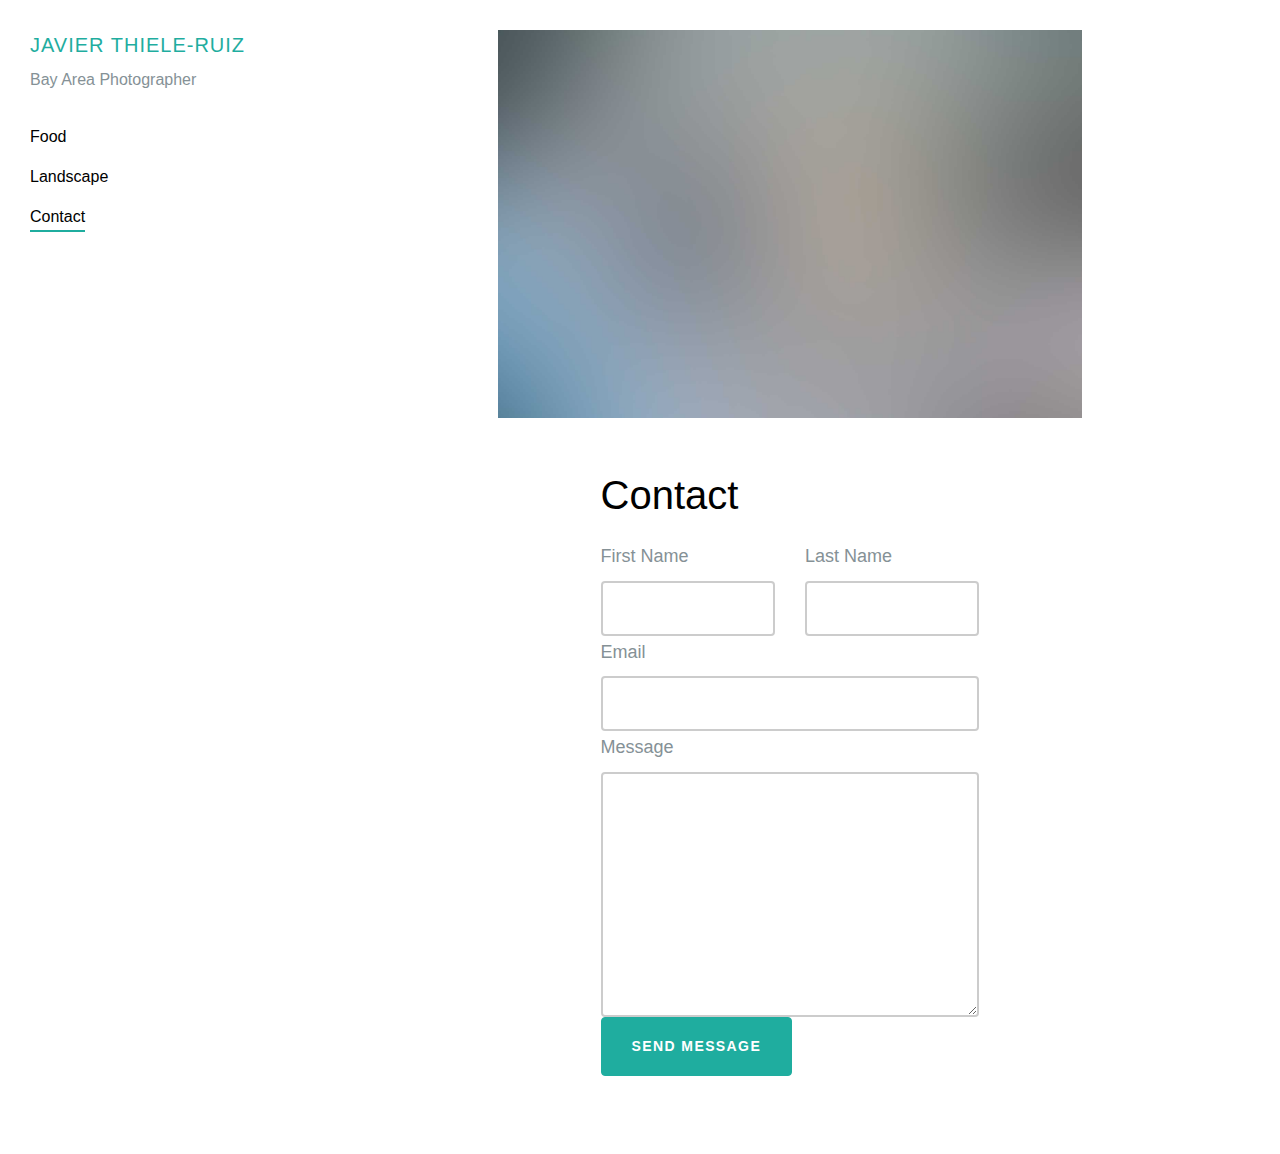
==== commit 4f1a37b1: "more contact changes" ====
--- a/contact.html
+++ b/contact.html
@@ -74,27 +74,19 @@
                 <form action="https://formspree.io/javierthieleruiz@gmail.com" method="post" class="probootstrap-form mb-5" enctype="text/plain">
                   <div class="row">
                     <div class="col-md-6">
-                      <div class="form-group">
                         <label for="fname">First Name</label>
                         <input type="text" class="form-control" id="fname" name="fname">
-                      </div>
                     </div>
                     <div class="col-md-6">
-                      <div class="form-group">
                         <label for="lname">Last Name</label>
                         <input type="text" class="form-control" id="lname" name="lname">
-                      </div>
                     </div>
                   </div>
-                  <div class="form-group">
                     <label for="email">Email</label>
                     <input type="email" class="form-control" id="email" name="_replyto">
                     <input type="hidden" name="_subject" value="New submission!" />
-                  </div>
-                  <div class="form-group mb-4">
                     <label for="message">Message</label>
                     <textarea cols="30" rows="10" class="form-control" id="message" name="message"></textarea>
-                  </div>
                   <div class="form-group">
                     <input type="submit" class="btn btn-primary" id="submit" name="submit" value="Send Message">
                   </div>
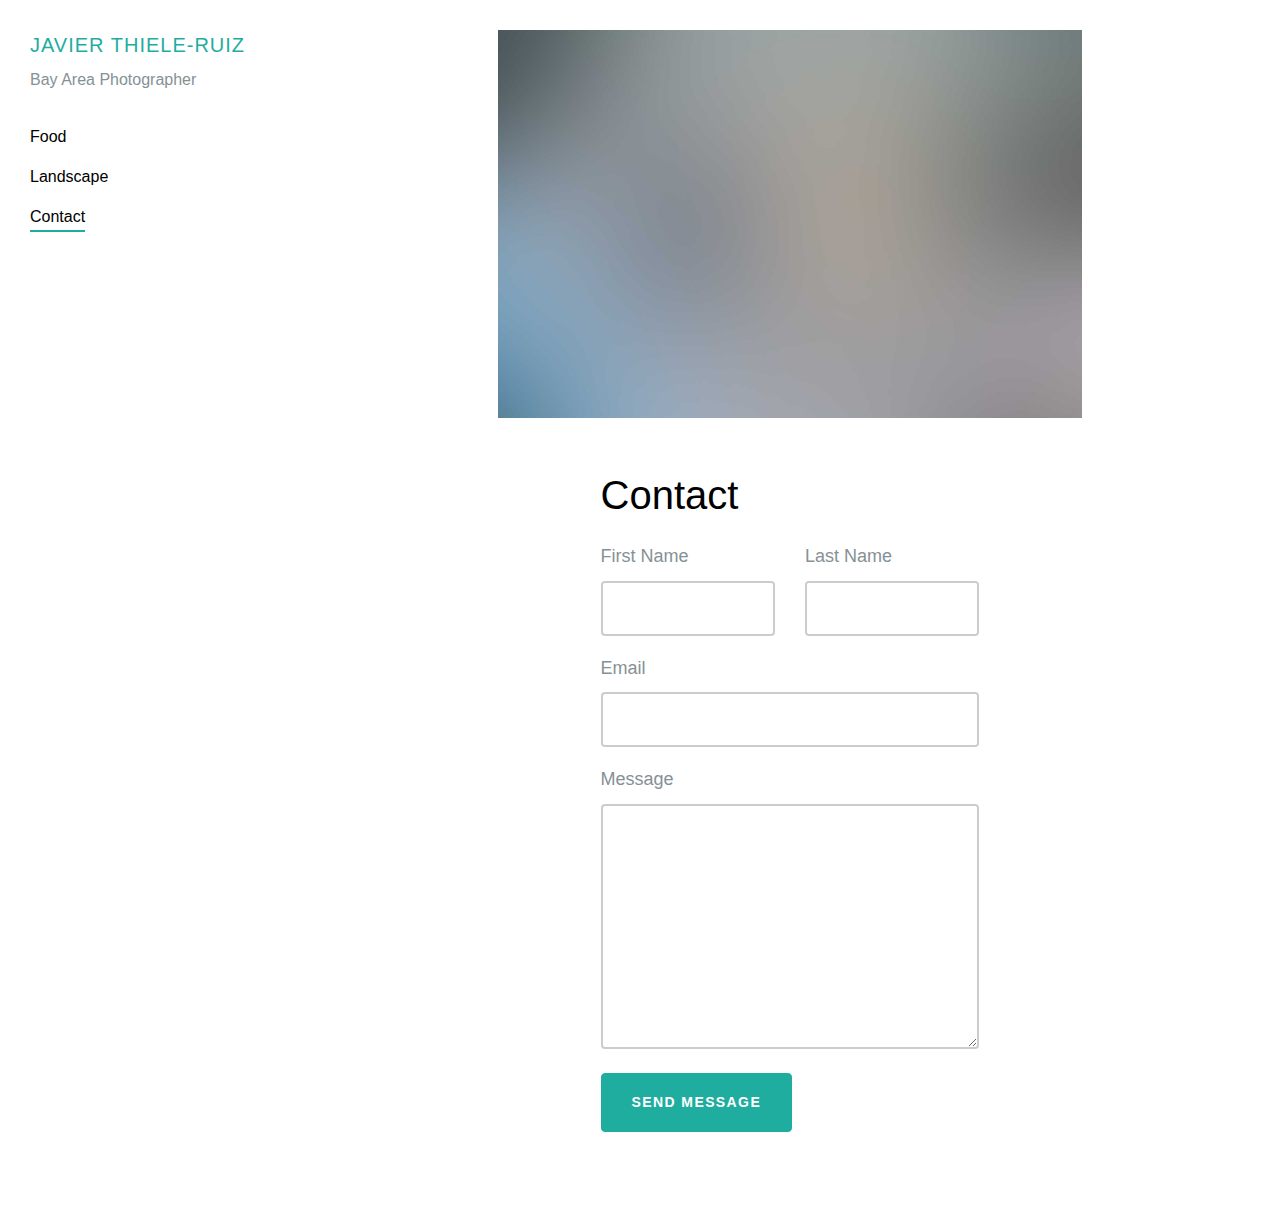
==== commit 77954a43: "contact last attempt" ====
--- a/contact.html
+++ b/contact.html
@@ -74,21 +74,29 @@
                 <form action="https://formspree.io/javierthieleruiz@gmail.com" method="post" class="probootstrap-form mb-5" enctype="text/plain">
                   <div class="row">
                     <div class="col-md-6">
+                      <div class="form-group">
                         <label for="fname">First Name</label>
                         <input type="text" class="form-control" id="fname" name="fname">
+                      </div>
                     </div>
                     <div class="col-md-6">
+                      <div class="form-group">
                         <label for="lname">Last Name</label>
                         <input type="text" class="form-control" id="lname" name="lname">
+                      </div>
                     </div>
                   </div>
+                  <div class="form-group">
                     <label for="email">Email</label>
                     <input type="email" class="form-control" id="email" name="_replyto">
                     <input type="hidden" name="_subject" value="New submission!" />
+                  </div>
+                  <div class="form-group mb-4">
                     <label for="message">Message</label>
                     <textarea cols="30" rows="10" class="form-control" id="message" name="message"></textarea>
+                  </div>
                   <div class="form-group">
-                    <input type="submit" class="btn btn-primary" id="submit" name="submit" value="Send Message">
+                    <input type="submit" class="btn btn-primary" id="submit" value="Send Message">
                   </div>
                 </form>
                
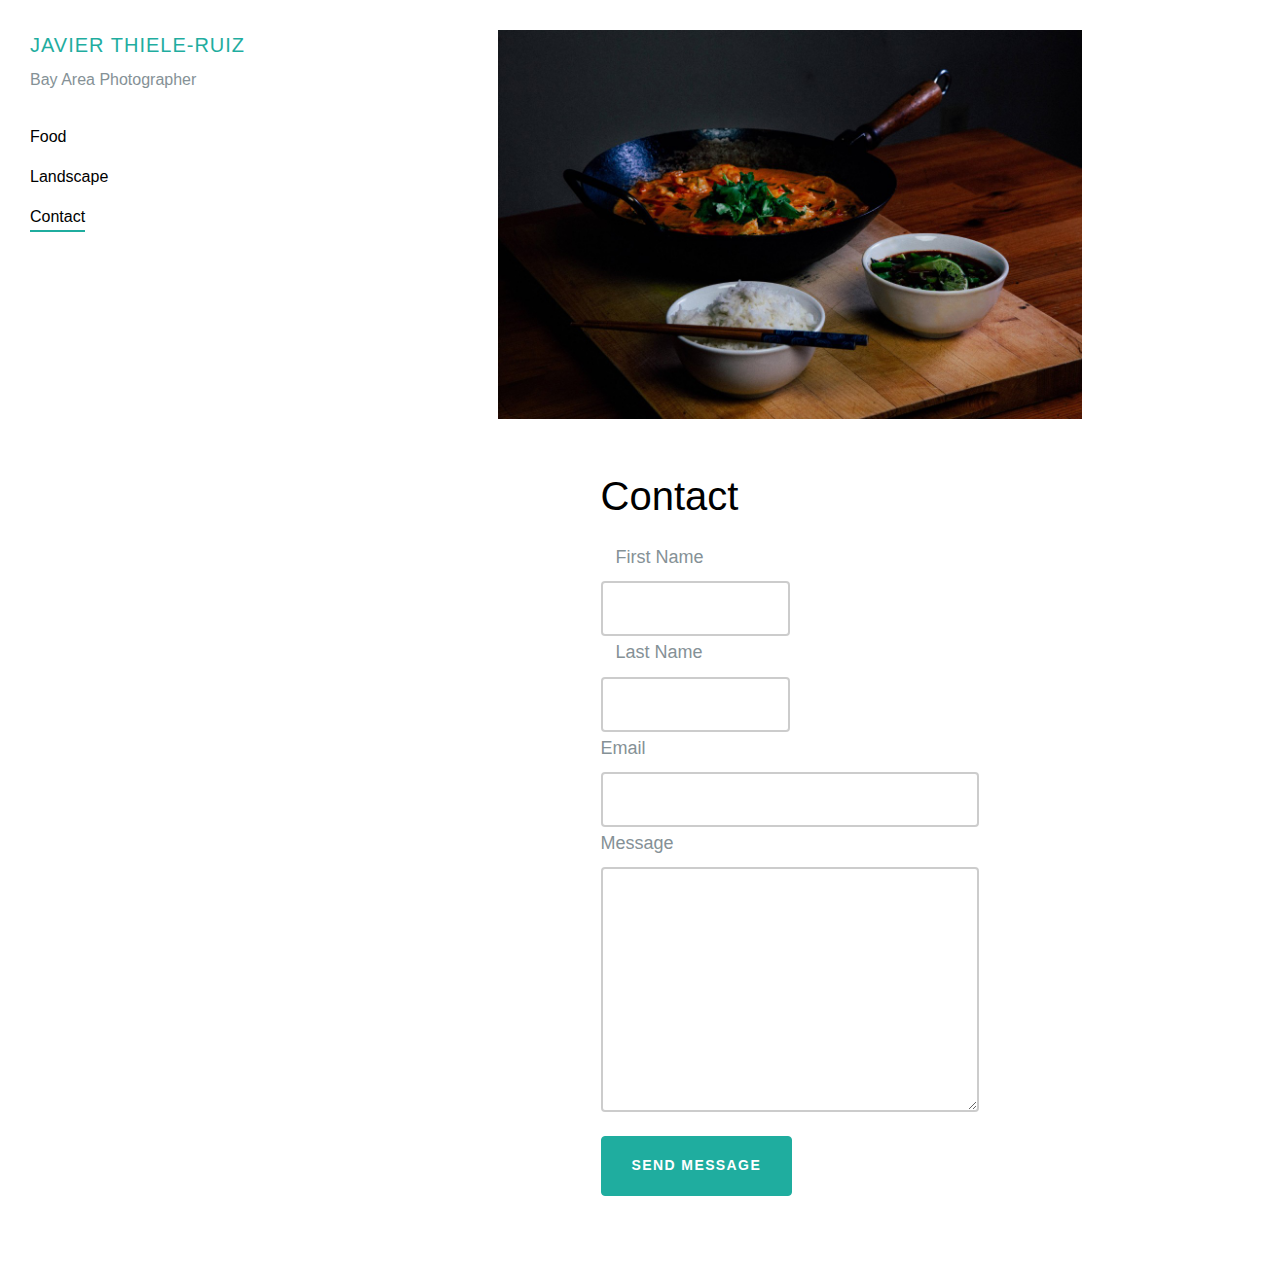
==== commit de9142e5: "Contact test" ====
--- a/contact.html
+++ b/contact.html
@@ -65,39 +65,24 @@
       <div class="container-fluid">
         <div class="row justify-content-center">
           <div class="col-xl-8 col-lg-12">
-            <p class="mb-5"><img src="images/img_bg_1.jpg" alt="Free Bootstrap 4 Template by ProBootstrap.com" class="img-fluid"></p>
+            <p class="mb-5"><img src="images/food/medium size/thai cooking14.jpg" alt="Free Bootstrap 4 Template by ProBootstrap.com" class="img-fluid"></p>
 
             <div class="row">
               <div class="col-xl-8 col-lg-12 mx-auto">
                 <h1 class="mb-3">Contact</h1>
 
                 <form action="https://formspree.io/javierthieleruiz@gmail.com" method="post" class="probootstrap-form mb-5" enctype="text/plain">
-                  <div class="row">
-                    <div class="col-md-6">
-                      <div class="form-group">
-                        <label for="fname">First Name</label>
-                        <input type="text" class="form-control" id="fname" name="fname">
-                      </div>
-                    </div>
-                    <div class="col-md-6">
-                      <div class="form-group">
-                        <label for="lname">Last Name</label>
-                        <input type="text" class="form-control" id="lname" name="lname">
-                      </div>
-                    </div>
-                  </div>
-                  <div class="form-group">
+
+                        <label for="fname" class="col-md-6">First Name</label>
+                        <input type="text" class="form-control col-md-6" id="fname" name="fname">
+                        <label for="lname" class="col-md-6">Last Name</label>
+                        <input type="text" class="form-control col-md-6" id="lname" name="lname">
                     <label for="email">Email</label>
                     <input type="email" class="form-control" id="email" name="_replyto">
                     <input type="hidden" name="_subject" value="New submission!" />
-                  </div>
-                  <div class="form-group mb-4">
                     <label for="message">Message</label>
-                    <textarea cols="30" rows="10" class="form-control" id="message" name="message"></textarea>
-                  </div>
-                  <div class="form-group">
+                    <textarea cols="30" rows="10" class="form-control mb-4" id="message" name="message"></textarea>
                     <input type="submit" class="btn btn-primary" id="submit" value="Send Message">
-                  </div>
                 </form>
                
               </div>
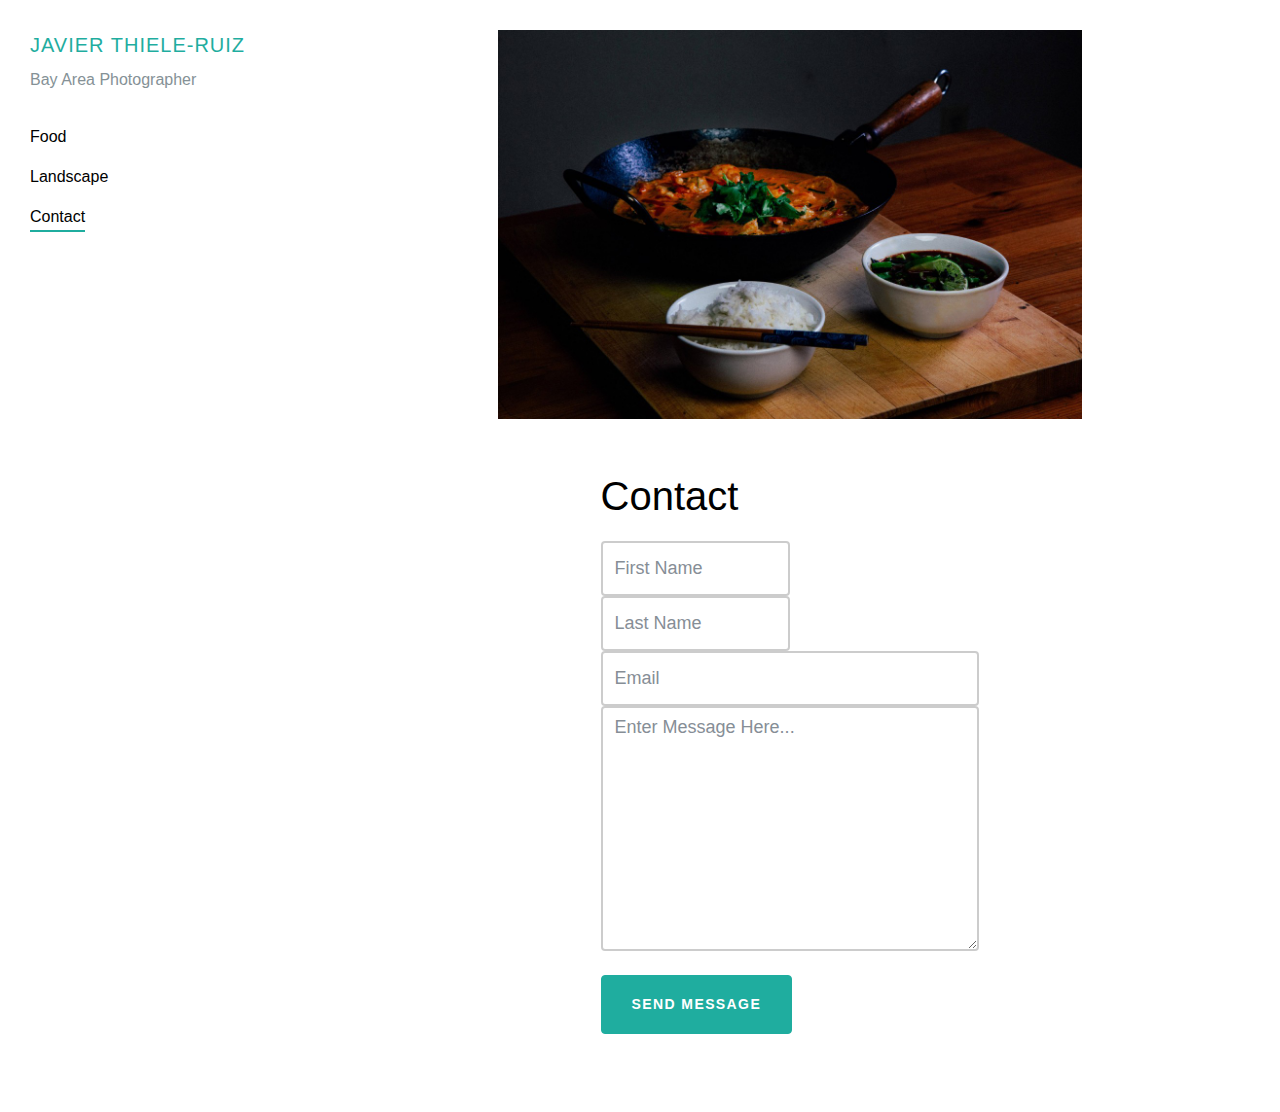
==== commit 909d6666: "contact again" ====
--- a/contact.html
+++ b/contact.html
@@ -73,15 +73,14 @@
 
                 <form action="https://formspree.io/javierthieleruiz@gmail.com" method="post" class="probootstrap-form mb-5" enctype="text/plain">
 
-                        <label for="fname" class="col-md-6">First Name</label>
-                        <input type="text" class="form-control col-md-6" id="fname" name="fname">
-                        <label for="lname" class="col-md-6">Last Name</label>
-                        <input type="text" class="form-control col-md-6" id="lname" name="lname">
-                    <label for="email">Email</label>
-                    <input type="email" class="form-control" id="email" name="_replyto">
+                        <input type="text" class="form-control col-md-6" id="fname" name="fname" placeholder="First Name">
+
+                        <input type="text" class="form-control col-md-6" id="lname" name="lname" placeholder="Last Name">
+
+                    <input type="email" class="form-control" id="email" name="_replyto" placeholder="Email">
                     <input type="hidden" name="_subject" value="New submission!" />
-                    <label for="message">Message</label>
-                    <textarea cols="30" rows="10" class="form-control mb-4" id="message" name="message"></textarea>
+
+                    <textarea cols="30" rows="10" class="form-control mb-4" id="message" name="message" placeholder="Enter Message Here..."></textarea>
                     <input type="submit" class="btn btn-primary" id="submit" value="Send Message">
                 </form>
                
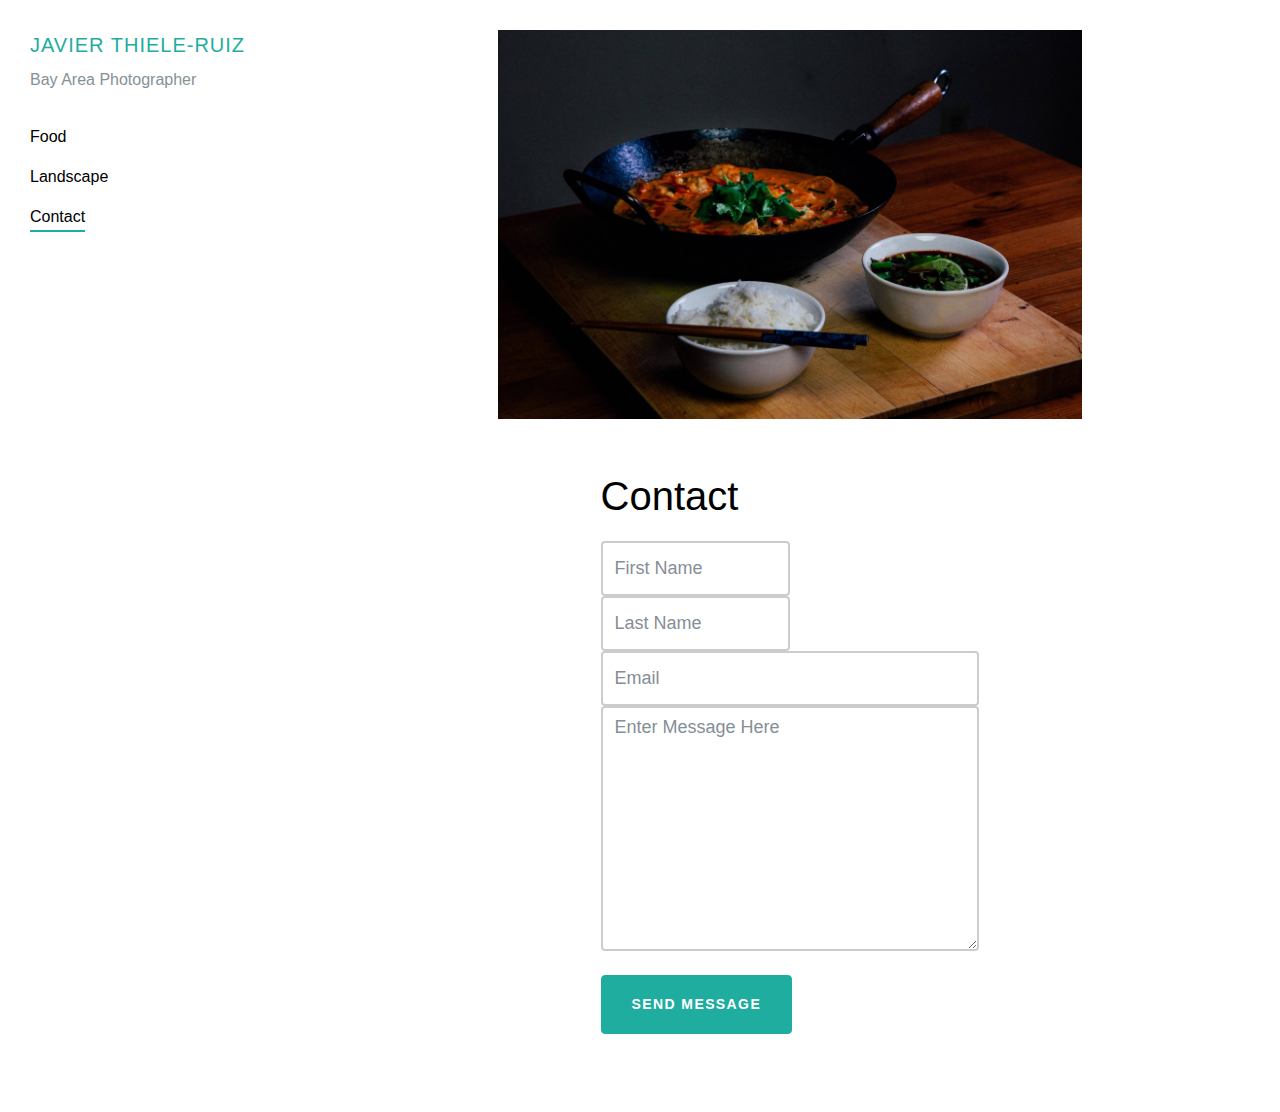
==== commit c91c486e: "i hate forms" ====
--- a/contact.html
+++ b/contact.html
@@ -71,7 +71,7 @@
               <div class="col-xl-8 col-lg-12 mx-auto">
                 <h1 class="mb-3">Contact</h1>
 
-                <form action="https://formspree.io/javierthieleruiz@gmail.com" method="post" class="probootstrap-form mb-5" enctype="text/plain">
+                <form action="https://formspree.io/javierthieleruiz@gmail.com" method="post" class="probootstrap-form mb-5" >
 
                         <input type="text" class="form-control col-md-6" id="fname" name="fname" placeholder="First Name">
 
@@ -80,7 +80,7 @@
                     <input type="email" class="form-control" id="email" name="_replyto" placeholder="Email">
                     <input type="hidden" name="_subject" value="New submission!" />
 
-                    <textarea cols="30" rows="10" class="form-control mb-4" id="message" name="message" placeholder="Enter Message Here..."></textarea>
+                    <textarea cols="30" rows="10" class="form-control mb-4" id="message" name="message" placeholder="Enter Message Here"></textarea>
                     <input type="submit" class="btn btn-primary" id="submit" value="Send Message">
                 </form>
                
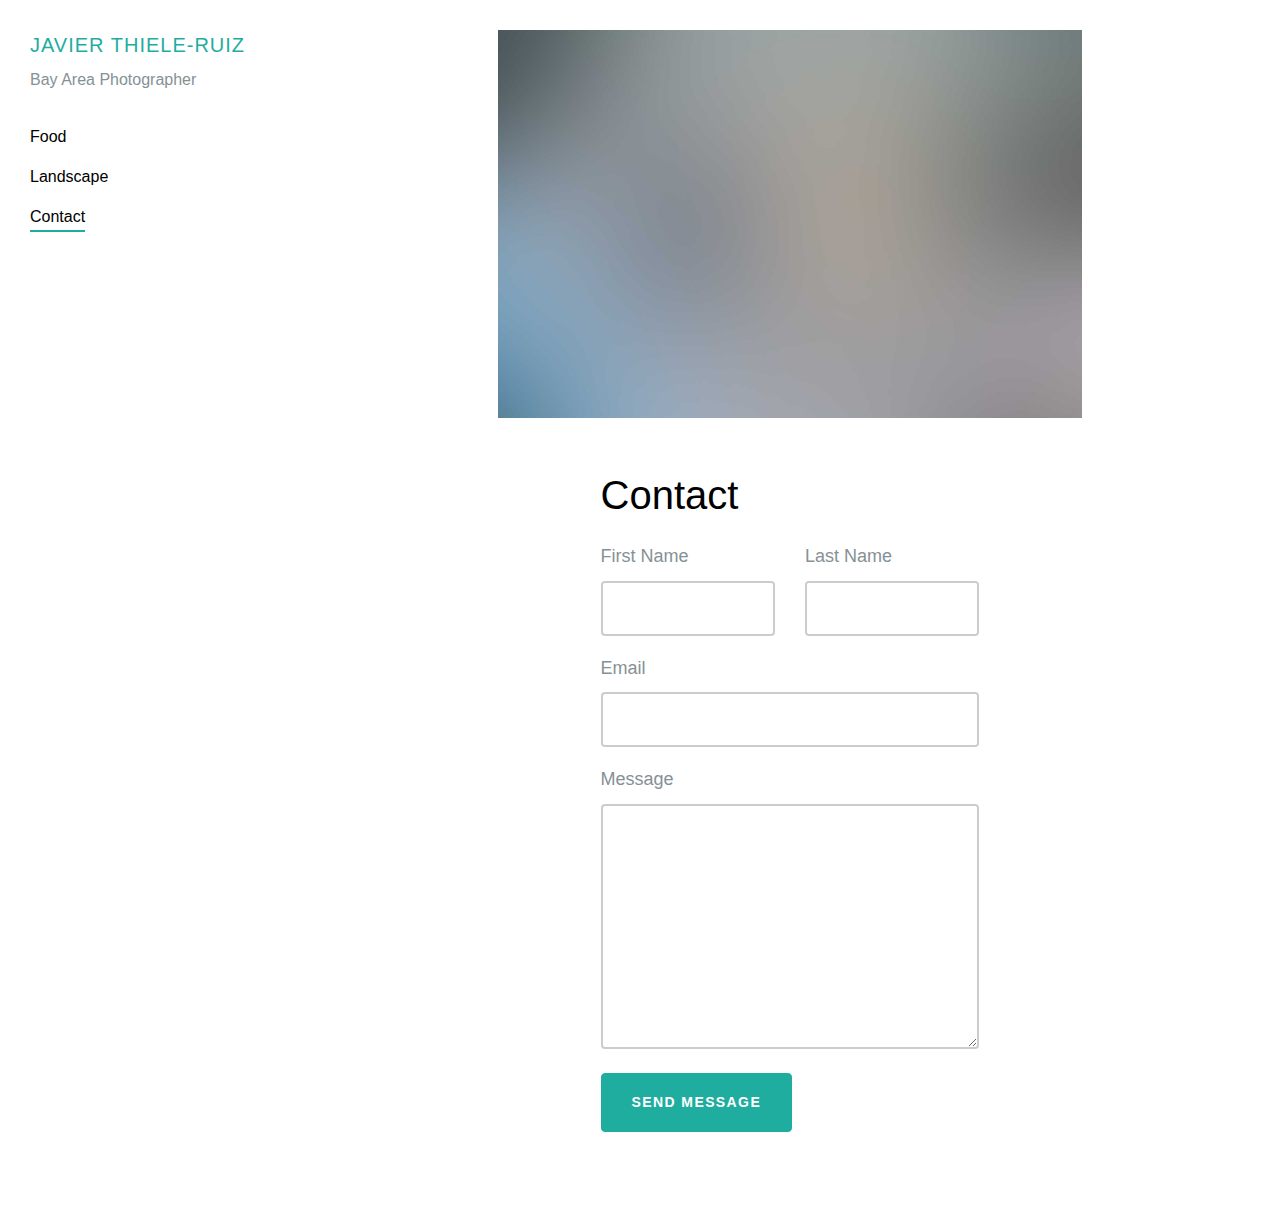
==== commit c8f72d83: "Done with forms???" ====
--- a/contact.html
+++ b/contact.html
@@ -65,23 +65,39 @@
       <div class="container-fluid">
         <div class="row justify-content-center">
           <div class="col-xl-8 col-lg-12">
-            <p class="mb-5"><img src="images/food/medium size/thai cooking14.jpg" alt="Free Bootstrap 4 Template by ProBootstrap.com" class="img-fluid"></p>
+            <p class="mb-5"><img src="images/img_bg_1.jpg" alt="Free Bootstrap 4 Template by ProBootstrap.com" class="img-fluid"></p>
 
             <div class="row">
               <div class="col-xl-8 col-lg-12 mx-auto">
                 <h1 class="mb-3">Contact</h1>
 
                 <form action="https://formspree.io/javierthieleruiz@gmail.com" method="post" class="probootstrap-form mb-5" >
-
-                        <input type="text" class="form-control col-md-6" id="fname" name="fname" placeholder="First Name">
-
-                        <input type="text" class="form-control col-md-6" id="lname" name="lname" placeholder="Last Name">
-
-                    <input type="email" class="form-control" id="email" name="_replyto" placeholder="Email">
+                  <div class="row">
+                    <div class="col-md-6">
+                      <div class="form-group">
+                        <label for="fname">First Name</label>
+                        <input type="text" class="form-control" id="fname" name="fname">
+                      </div>
+                    </div>
+                    <div class="col-md-6">
+                      <div class="form-group">
+                        <label for="lname">Last Name</label>
+                        <input type="text" class="form-control" id="lname" name="lname">
+                      </div>
+                    </div>
+                  </div>
+                  <div class="form-group">
+                    <label for="email">Email</label>
+                    <input type="email" class="form-control" id="email" name="_replyto">
                     <input type="hidden" name="_subject" value="New submission!" />
-
-                    <textarea cols="30" rows="10" class="form-control mb-4" id="message" name="message" placeholder="Enter Message Here"></textarea>
+                  </div>
+                  <div class="form-group mb-4">
+                    <label for="message">Message</label>
+                    <textarea cols="30" rows="10" class="form-control" id="message" name="message"></textarea>
+                  </div>
+                  <div class="form-group">
                     <input type="submit" class="btn btn-primary" id="submit" value="Send Message">
+                  </div>
                 </form>
                
               </div>
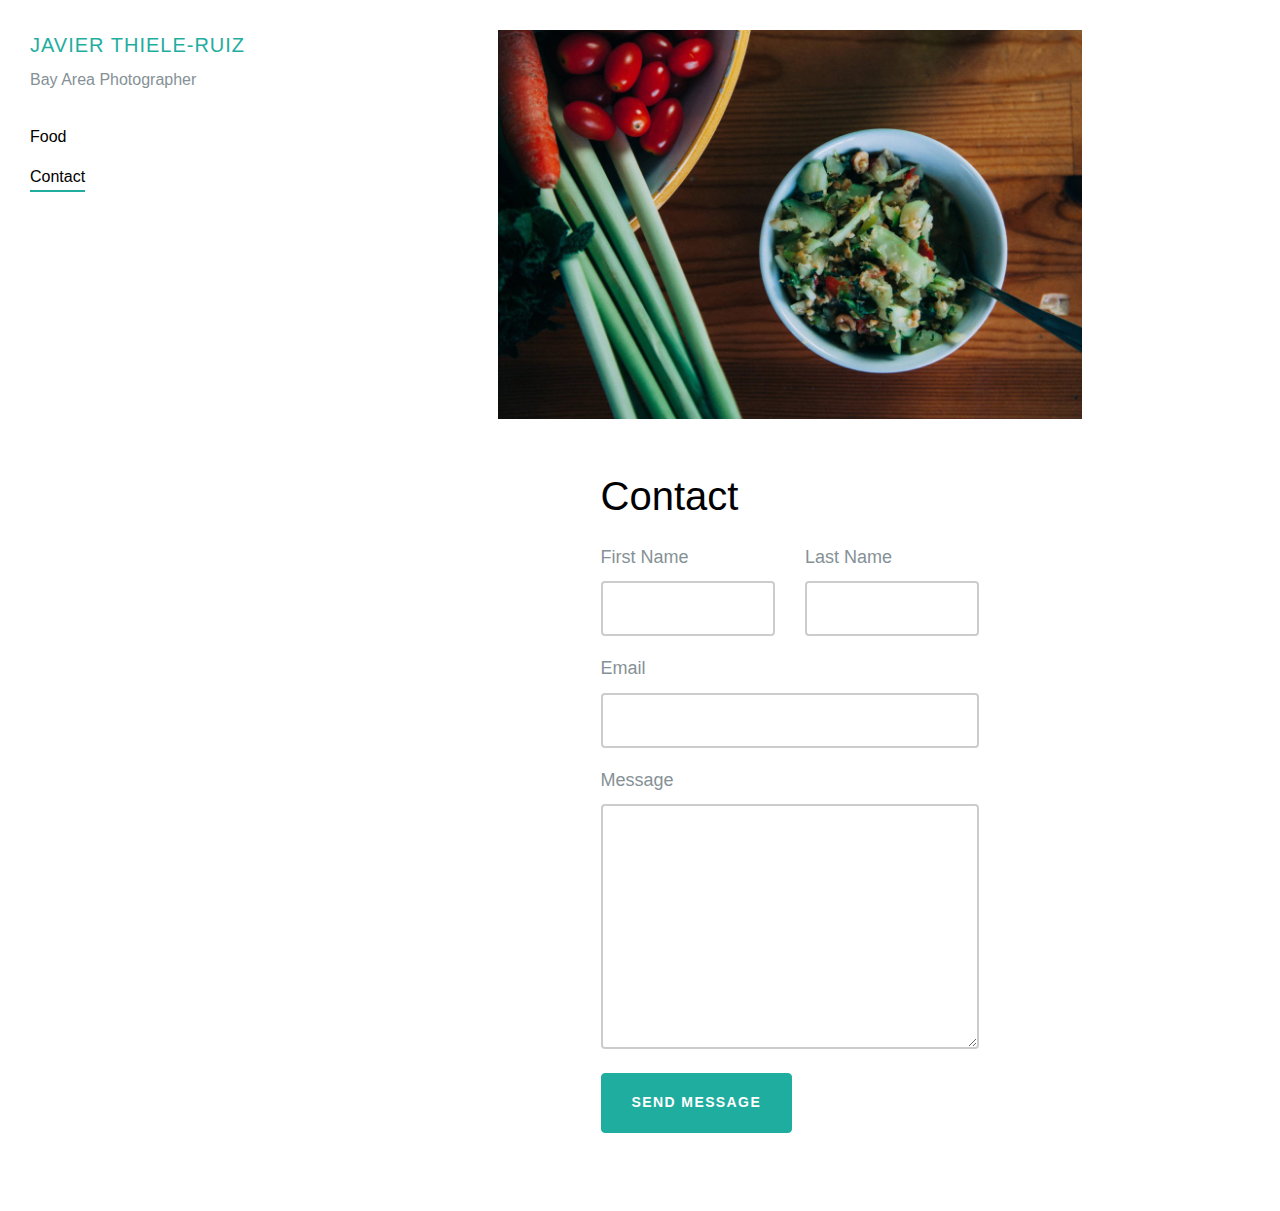
==== commit e1f57f28: "Removed animations + added pictures" ====
--- a/contact.html
+++ b/contact.html
@@ -41,7 +41,7 @@
         <nav class="probootstrap-nav">
           <ul>
             <li class=""><a href="index.html">Food</a></li>
-            <li class=""><a href="landscapes.html">Landscape</a></li>
+            <!-- <li class=""><a href="landscapes.html">Landscape</a></li> -->
             <li class="active"><a href="contact.html">Contact</a></li>
           </ul>
         </nav>
@@ -65,7 +65,7 @@
       <div class="container-fluid">
         <div class="row justify-content-center">
           <div class="col-xl-8 col-lg-12">
-            <p class="mb-5"><img src="images/img_bg_1.jpg" alt="Free Bootstrap 4 Template by ProBootstrap.com" class="img-fluid"></p>
+            <p class="mb-5"><img src="images/food/medium size/thai cooking2.jpg" alt="Free Bootstrap 4 Template by ProBootstrap.com" class="img-fluid"></p>
 
             <div class="row">
               <div class="col-xl-8 col-lg-12 mx-auto">
